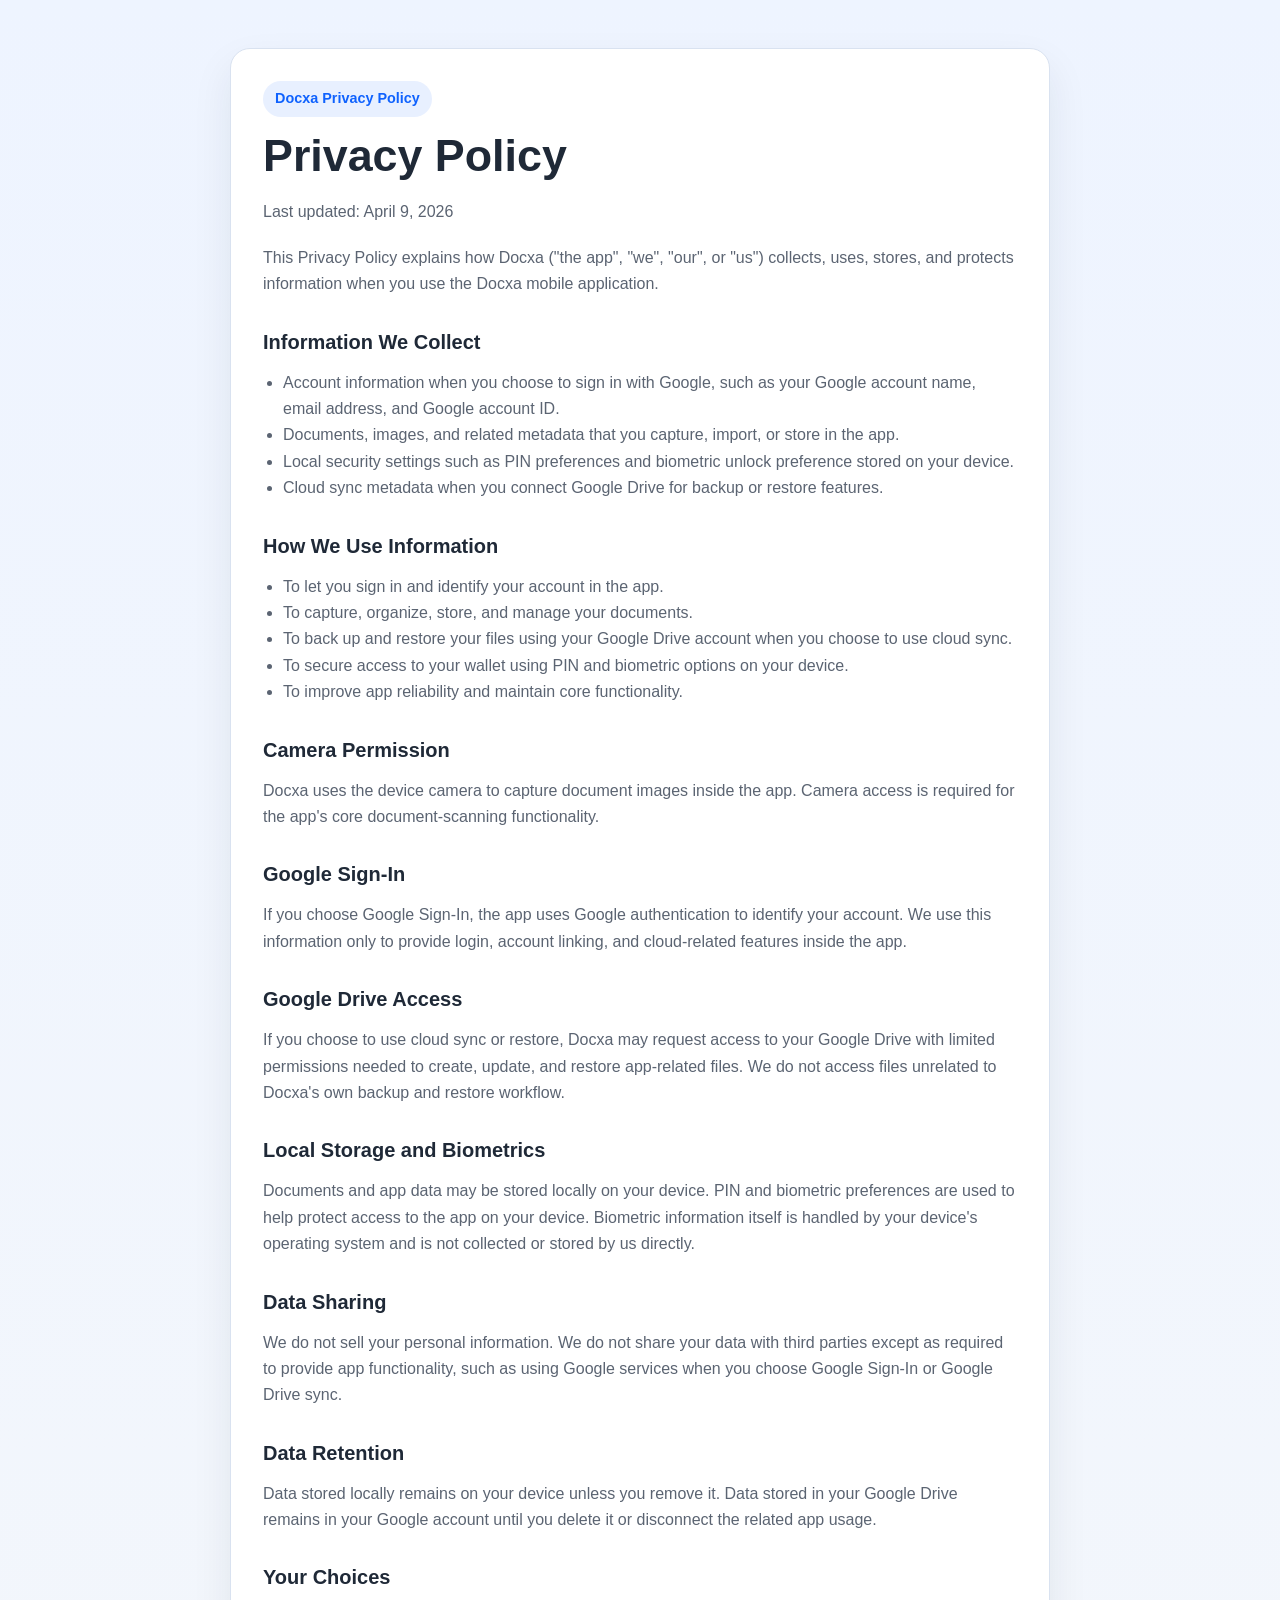
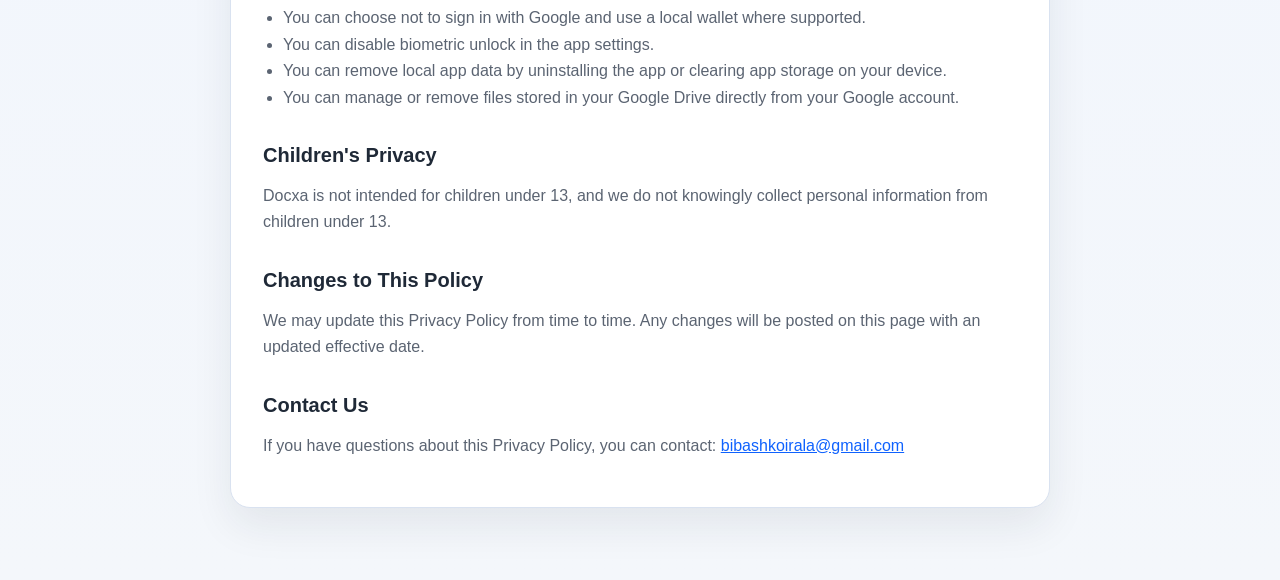
==== docxa/privacy-policy.html @ 47539668 "docs: add Docxa privacy policy page" ====
<!DOCTYPE html>
<html lang="en">
  <head>
    <meta charset="utf-8" />
    <meta name="viewport" content="width=device-width, initial-scale=1" />
    <title>Docxa Privacy Policy</title>
    <style>
      :root {
        color-scheme: light;
        --bg: #f4f7fb;
        --card: #ffffff;
        --text: #1f2937;
        --muted: #5b6472;
        --accent: #0f62fe;
        --border: #d9e2f0;
      }

      * {
        box-sizing: border-box;
      }

      body {
        margin: 0;
        font-family: "Segoe UI", Arial, sans-serif;
        background: linear-gradient(180deg, #eef4ff 0%, var(--bg) 100%);
        color: var(--text);
        line-height: 1.65;
      }

      main {
        max-width: 860px;
        margin: 0 auto;
        padding: 48px 20px 72px;
      }

      .card {
        background: var(--card);
        border: 1px solid var(--border);
        border-radius: 20px;
        padding: 32px;
        box-shadow: 0 18px 40px rgba(31, 41, 55, 0.08);
      }

      h1,
      h2 {
        line-height: 1.2;
        margin: 0 0 16px;
      }

      h1 {
        font-size: clamp(2rem, 4vw, 2.8rem);
      }

      h2 {
        margin-top: 32px;
        font-size: 1.25rem;
      }

      p,
      li {
        color: var(--muted);
        font-size: 1rem;
      }

      ul {
        padding-left: 20px;
      }

      .eyebrow {
        display: inline-block;
        margin-bottom: 12px;
        padding: 6px 12px;
        border-radius: 999px;
        background: #e8f0ff;
        color: var(--accent);
        font-weight: 600;
        font-size: 0.9rem;
      }

      .meta {
        margin-bottom: 20px;
        color: var(--muted);
      }

      a {
        color: var(--accent);
      }
    </style>
  </head>
  <body>
    <main>
      <section class="card">
        <div class="eyebrow">Docxa Privacy Policy</div>
        <h1>Privacy Policy</h1>
        <p class="meta">Last updated: April 9, 2026</p>

        <p>
          This Privacy Policy explains how Docxa ("the app", "we", "our", or
          "us") collects, uses, stores, and protects information when you use
          the Docxa mobile application.
        </p>

        <h2>Information We Collect</h2>
        <ul>
          <li>
            Account information when you choose to sign in with Google, such as
            your Google account name, email address, and Google account ID.
          </li>
          <li>
            Documents, images, and related metadata that you capture, import, or
            store in the app.
          </li>
          <li>
            Local security settings such as PIN preferences and biometric unlock
            preference stored on your device.
          </li>
          <li>
            Cloud sync metadata when you connect Google Drive for backup or
            restore features.
          </li>
        </ul>

        <h2>How We Use Information</h2>
        <ul>
          <li>To let you sign in and identify your account in the app.</li>
          <li>To capture, organize, store, and manage your documents.</li>
          <li>To back up and restore your files using your Google Drive account when you choose to use cloud sync.</li>
          <li>To secure access to your wallet using PIN and biometric options on your device.</li>
          <li>To improve app reliability and maintain core functionality.</li>
        </ul>

        <h2>Camera Permission</h2>
        <p>
          Docxa uses the device camera to capture document images inside the
          app. Camera access is required for the app's core document-scanning
          functionality.
        </p>

        <h2>Google Sign-In</h2>
        <p>
          If you choose Google Sign-In, the app uses Google authentication to
          identify your account. We use this information only to provide login,
          account linking, and cloud-related features inside the app.
        </p>

        <h2>Google Drive Access</h2>
        <p>
          If you choose to use cloud sync or restore, Docxa may request access
          to your Google Drive with limited permissions needed to create, update,
          and restore app-related files. We do not access files unrelated to
          Docxa's own backup and restore workflow.
        </p>

        <h2>Local Storage and Biometrics</h2>
        <p>
          Documents and app data may be stored locally on your device. PIN and
          biometric preferences are used to help protect access to the app on
          your device. Biometric information itself is handled by your device's
          operating system and is not collected or stored by us directly.
        </p>

        <h2>Data Sharing</h2>
        <p>
          We do not sell your personal information. We do not share your data
          with third parties except as required to provide app functionality,
          such as using Google services when you choose Google Sign-In or Google
          Drive sync.
        </p>

        <h2>Data Retention</h2>
        <p>
          Data stored locally remains on your device unless you remove it. Data
          stored in your Google Drive remains in your Google account until you
          delete it or disconnect the related app usage.
        </p>

        <h2>Your Choices</h2>
        <ul>
          <li>You can choose not to sign in with Google and use a local wallet where supported.</li>
          <li>You can disable biometric unlock in the app settings.</li>
          <li>You can remove local app data by uninstalling the app or clearing app storage on your device.</li>
          <li>You can manage or remove files stored in your Google Drive directly from your Google account.</li>
        </ul>

        <h2>Children's Privacy</h2>
        <p>
          Docxa is not intended for children under 13, and we do not knowingly
          collect personal information from children under 13.
        </p>

        <h2>Changes to This Policy</h2>
        <p>
          We may update this Privacy Policy from time to time. Any changes will
          be posted on this page with an updated effective date.
        </p>

        <h2>Contact Us</h2>
        <p>
          If you have questions about this Privacy Policy, you can contact:
          <a href="mailto:bibashkoirala@gmail.com">bibashkoirala@gmail.com</a>
        </p>
      </section>
    </main>
  </body>
</html>
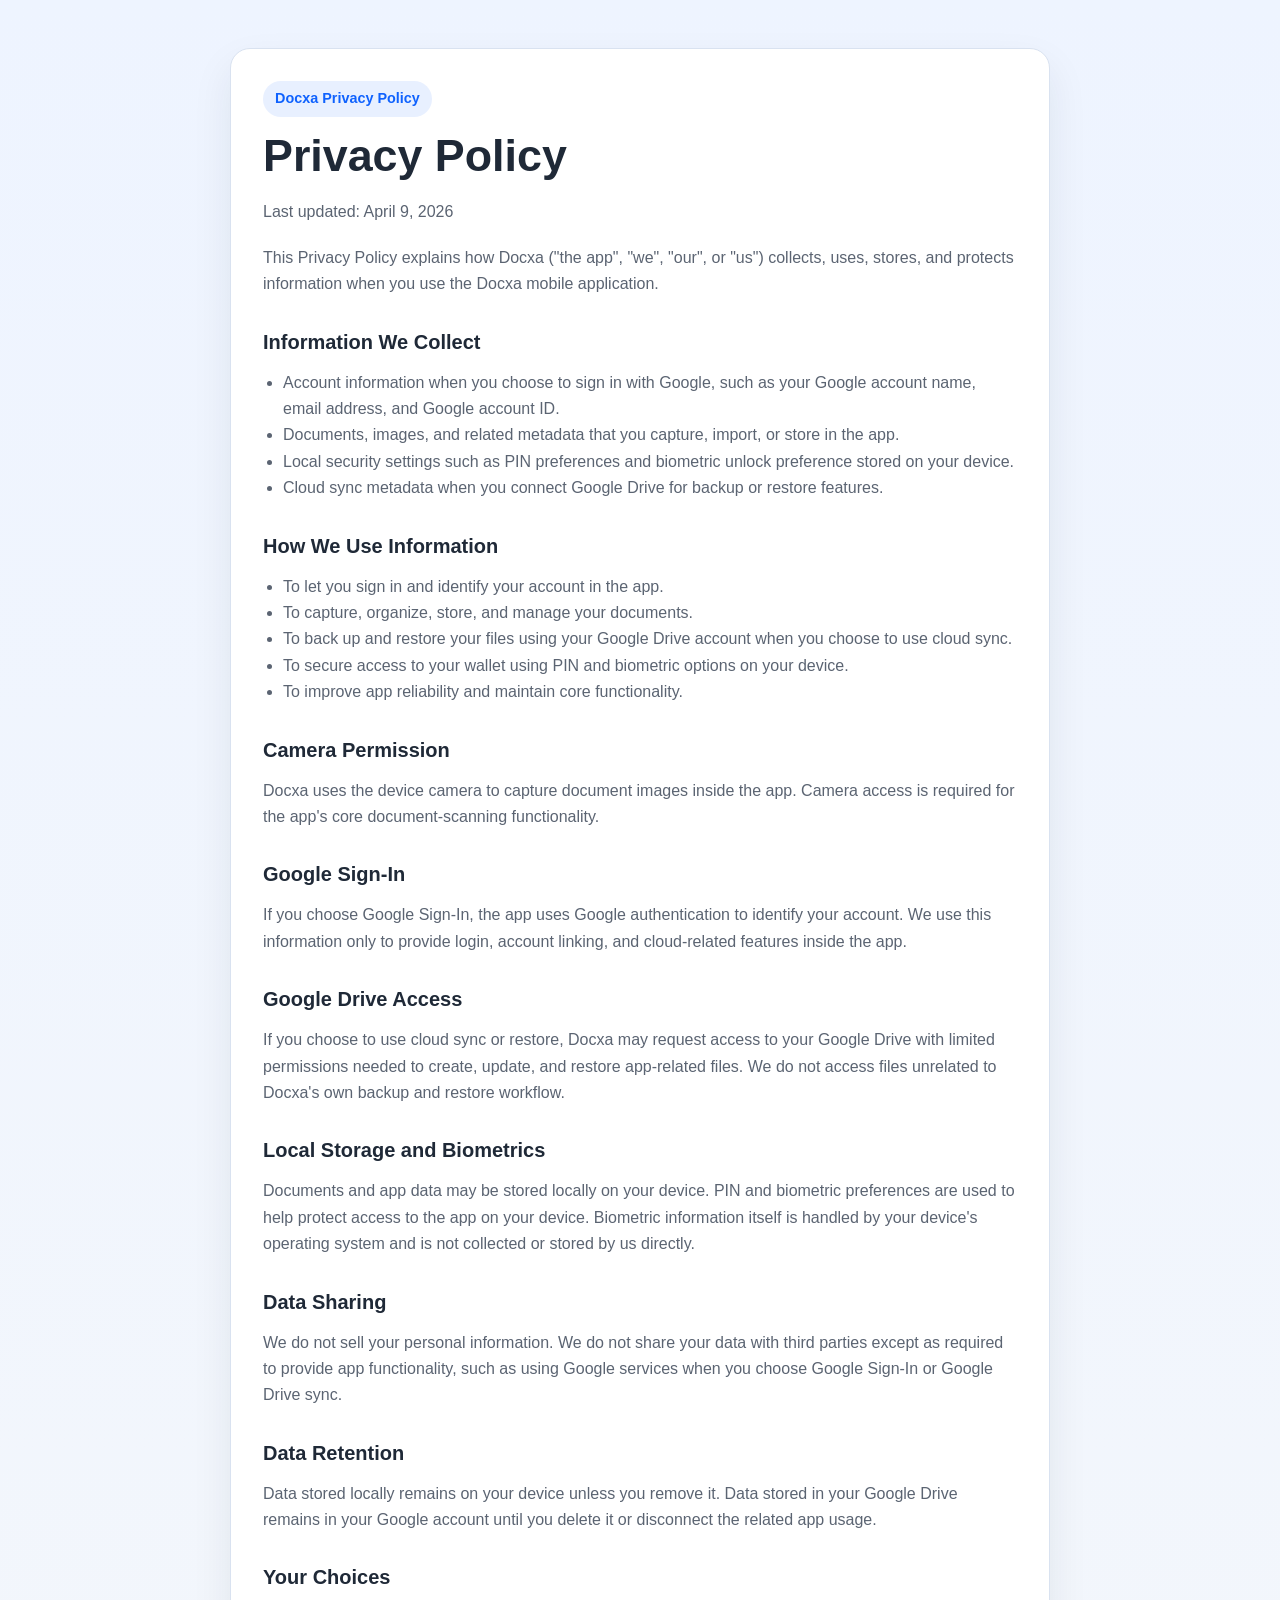
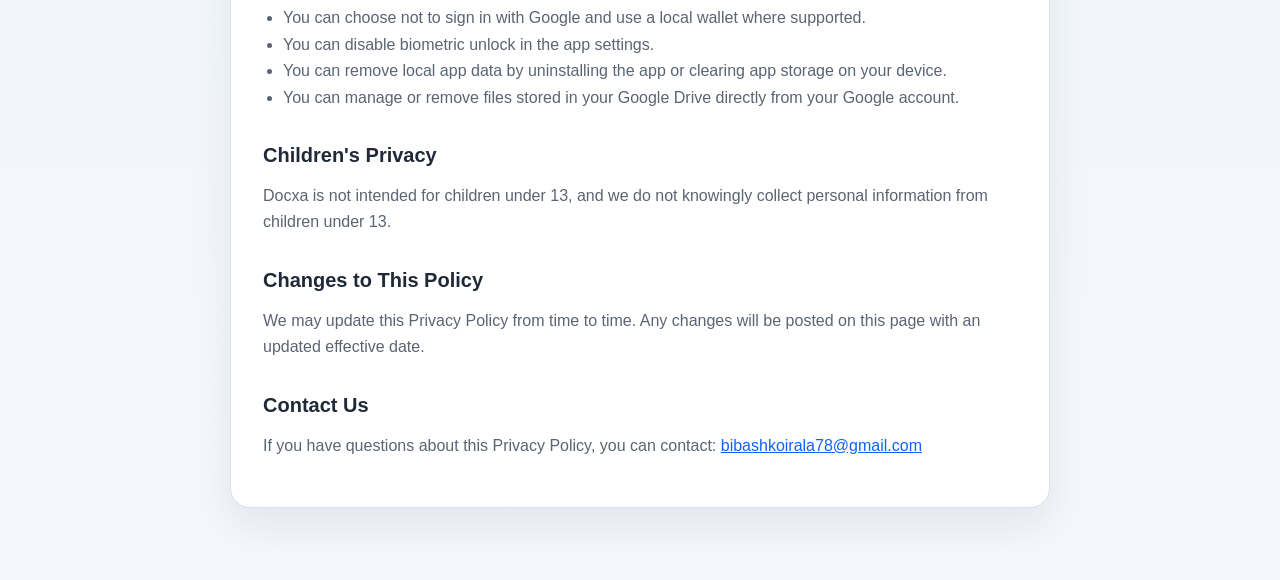
==== commit 7acb7632: "docs: update Docxa privacy policy contact email" ====
--- a/docxa/privacy-policy.html
+++ b/docxa/privacy-policy.html
@@ -197,7 +197,7 @@
         <h2>Contact Us</h2>
         <p>
           If you have questions about this Privacy Policy, you can contact:
-          <a href="mailto:bibashkoirala@gmail.com">bibashkoirala@gmail.com</a>
+          <a href="mailto:bibashkoirala78@gmail.com">bibashkoirala78@gmail.com</a>
         </p>
       </section>
     </main>
